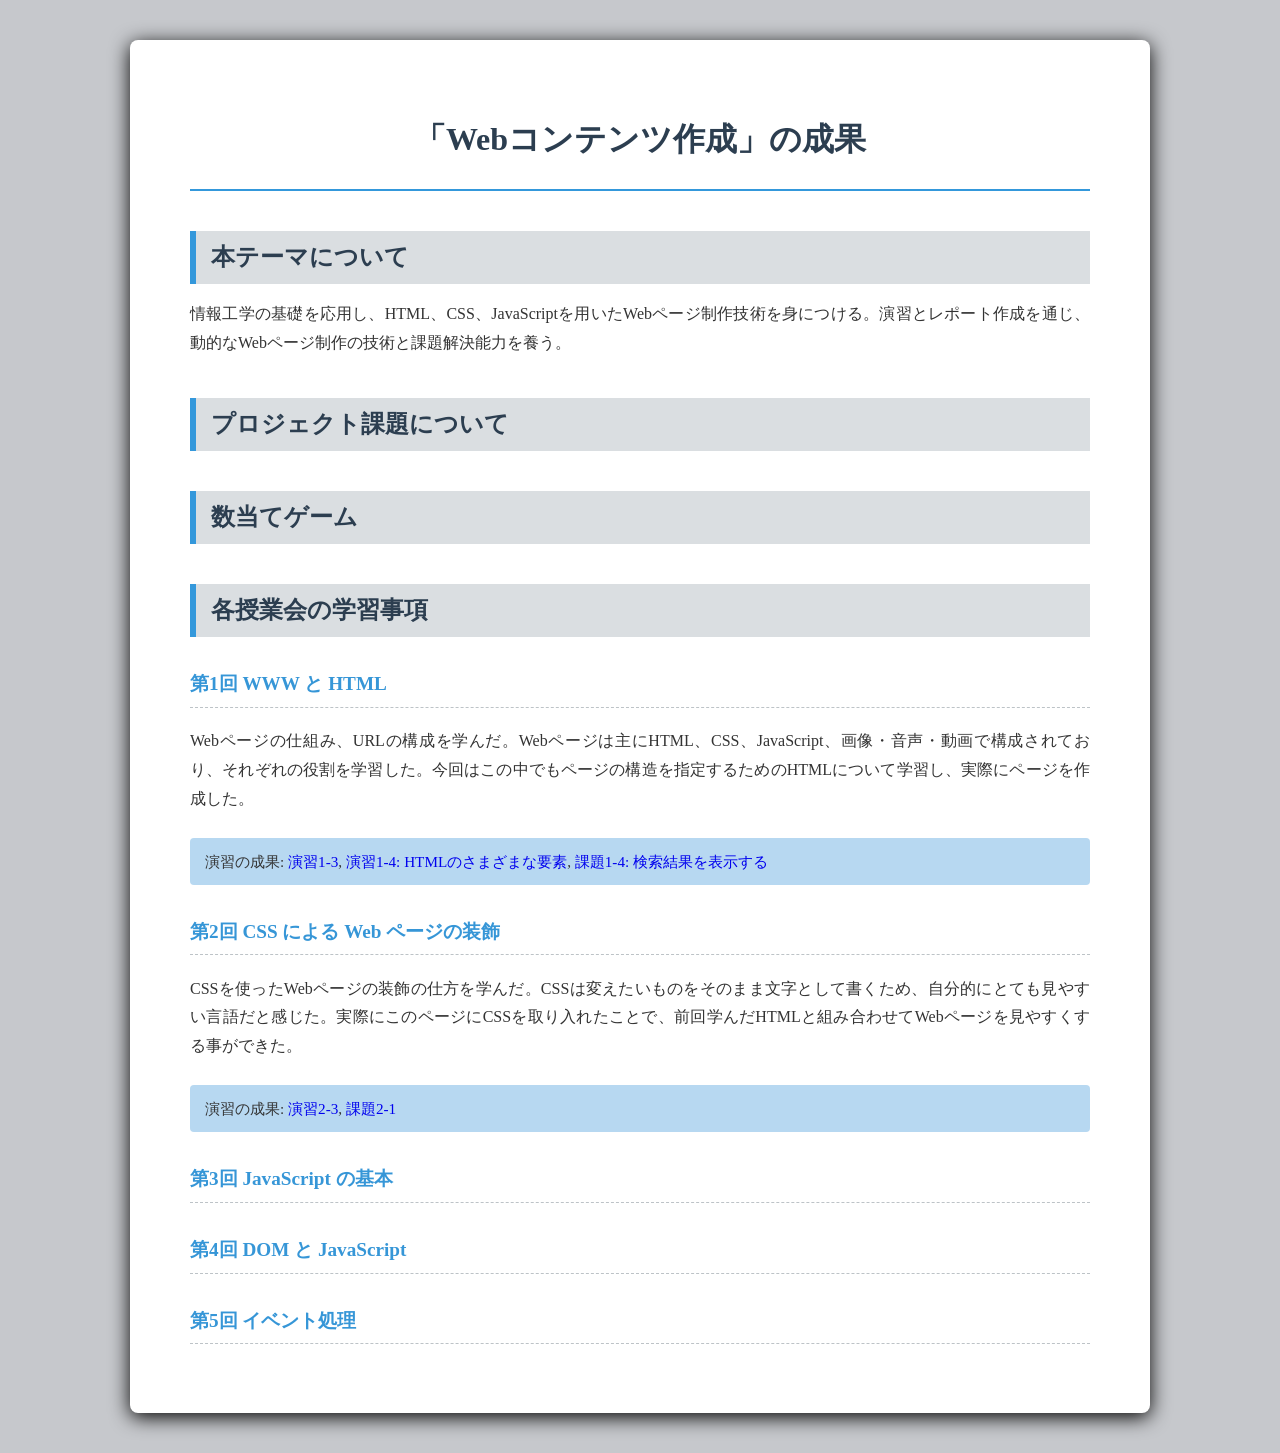
==== index.html @ 5266d117 "a" ====
<!DOCTYPE html>
<html>
  <head>
    <meta charset="utf-8">
    <title>My test page</title>
    <link rel="stylesheet" href="practice-html/style.css">
  </head>
  <body>
    <div class="contents">
     <h1>「Webコンテンツ作成」の成果</h1>
      <h2>本テーマについて</h2>
        <p>情報工学の基礎を応用し、HTML、CSS、JavaScriptを用いたWebページ制作技術を身につける。演習とレポート作成を通じ、動的なWebページ制作の技術と課題解決能力を養う。</p>
      <h2>プロジェクト課題について</h2>
        <p></p>
      <h2>数当てゲーム</h2>
        <p></p>
      <h2>各授業会の学習事項</h2>
        <h3>第1回 WWW と HTML</h3>
          <p>Webページの仕組み、URLの構成を学んだ。Webページは主にHTML、CSS、JavaScript、画像・音声・動画で構成されており、それぞれの役割を学習した。今回はこの中でもページの構造を指定するためのHTMLについて学習し、実際にページを作成した。</p>
          <p>演習の成果: <a href="practice-html/structure.html">演習1-3</a>, <a href="practice-html/elements.html">演習1-4: HTMLのさまざまな要素</a>, <a href="project.html">課題1-4: 検索結果を表示する</a></p>
        <h3>第2回 CSS による Web ページの装飾</h3>
          <p>CSSを使ったWebページの装飾の仕方を学んだ。CSSは変えたいものをそのまま文字として書くため、自分的にとても見やすい言語だと感じた。実際にこのページにCSSを取り入れたことで、前回学んだHTMLと組み合わせてWebページを見やすくする事ができた。</p>
          <p>演習の成果: <a href="practice-css/browser-intro.html">演習2-3</a>, <a href="practice-html/style.css">課題2-1</a></p>
        <h3>第3回 JavaScript の基本</h3>
        <h3>第4回 DOM と JavaScript</h3>
        <h3>第5回 イベント処理</h3>
    </div>
  </body>
  
</html>
---- practice-html/style.css ----
body {
    line-height: 1.8;
    color: #333;
    background-color: #c6c8cc;
    margin: 0;
    padding: 40px 20px;
}

.contents {
    max-width: 900px;
    margin: 0 auto;
    background-color: #fff;
    padding: 50px 60px;
    border-radius: 8px;
    box-shadow: 0 4px 20px rgba(0, 0, 0, 1);
}


h1 {
    text-align: center;
    color: #2c3e50;
    font-size: 2rem;
    margin-bottom: 40px;
    padding-bottom: 20px;
    border-bottom: 2px solid #3498db;
}

h2 {
    color: #2c3e50;
    font-size: 1.5rem;
    margin-top: 40px;
    margin-bottom: 15px;
    padding-left: 15px;
    border-left: 6px solid #3498db;
    background-color: #dadee1;
    padding-top: 5px;
    padding-bottom: 5px;
}

h3 {
    color: #3696d7;
    font-size: 1.2rem;
    margin-top: 30px;
    border-bottom: 1px dashed #bdc3c7;
    padding-bottom: 5px;
}

p {
    margin-bottom: 1.5rem;
    text-align: justify;
}

a {
    text-decoration: none;
    transition: color 0.3s, border-bottom 0.3s;
    border-bottom: 1px solid transparent;
}

a:hover {
    color: #255c25;
    border-bottom: 1px solid #255c25;
}

p:has(a) {
    background: #b7d8f1;
    padding: 10px 15px;
    border-radius: 4px;
    font-size: 0.95rem;
}
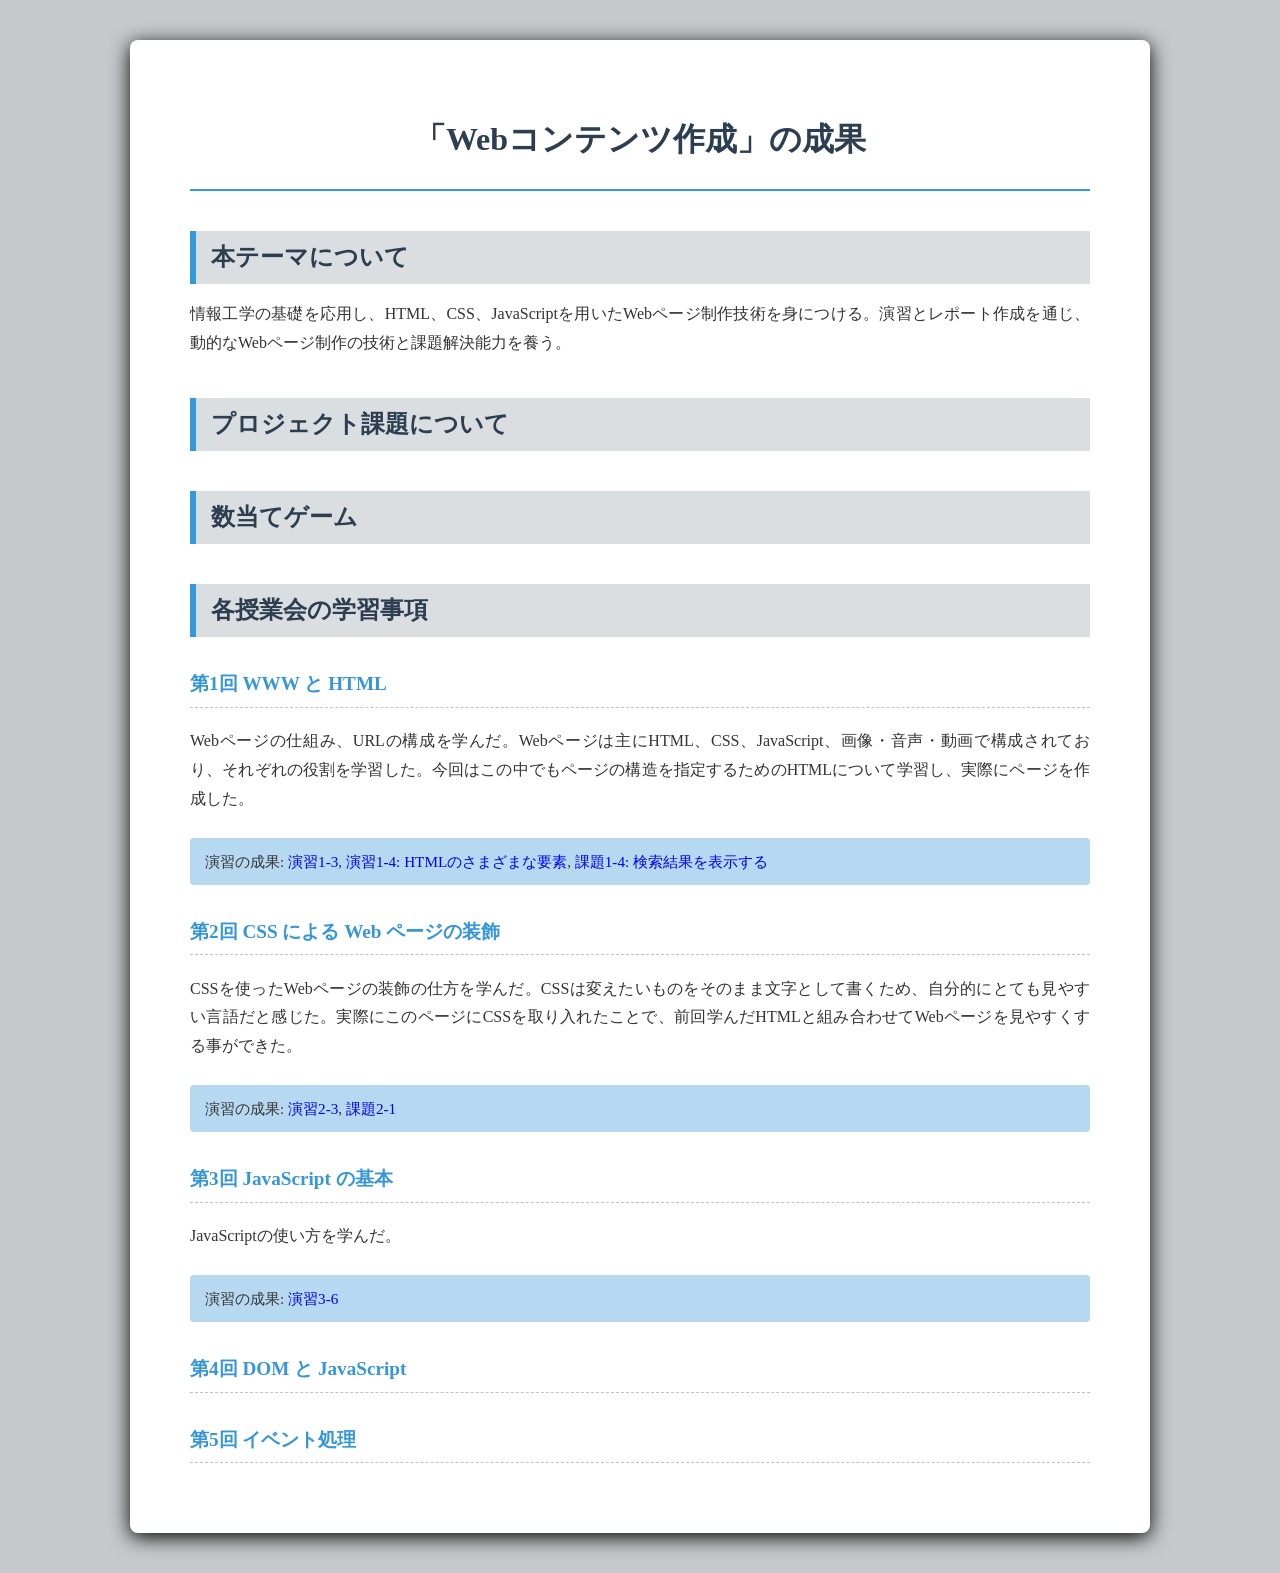
==== commit eb981942: "a" ====
--- a/index.html
+++ b/index.html
@@ -22,6 +22,8 @@
           <p>CSSを使ったWebページの装飾の仕方を学んだ。CSSは変えたいものをそのまま文字として書くため、自分的にとても見やすい言語だと感じた。実際にこのページにCSSを取り入れたことで、前回学んだHTMLと組み合わせてWebページを見やすくする事ができた。</p>
           <p>演習の成果: <a href="practice-css/browser-intro.html">演習2-3</a>, <a href="practice-html/style.css">課題2-1</a></p>
         <h3>第3回 JavaScript の基本</h3>
+          <p>JavaScriptの使い方を学んだ。</p>
+          <p>演習の成果: <a href="practice-js/obj-practice.html">演習3-6</a></p>
         <h3>第4回 DOM と JavaScript</h3>
         <h3>第5回 イベント処理</h3>
     </div>
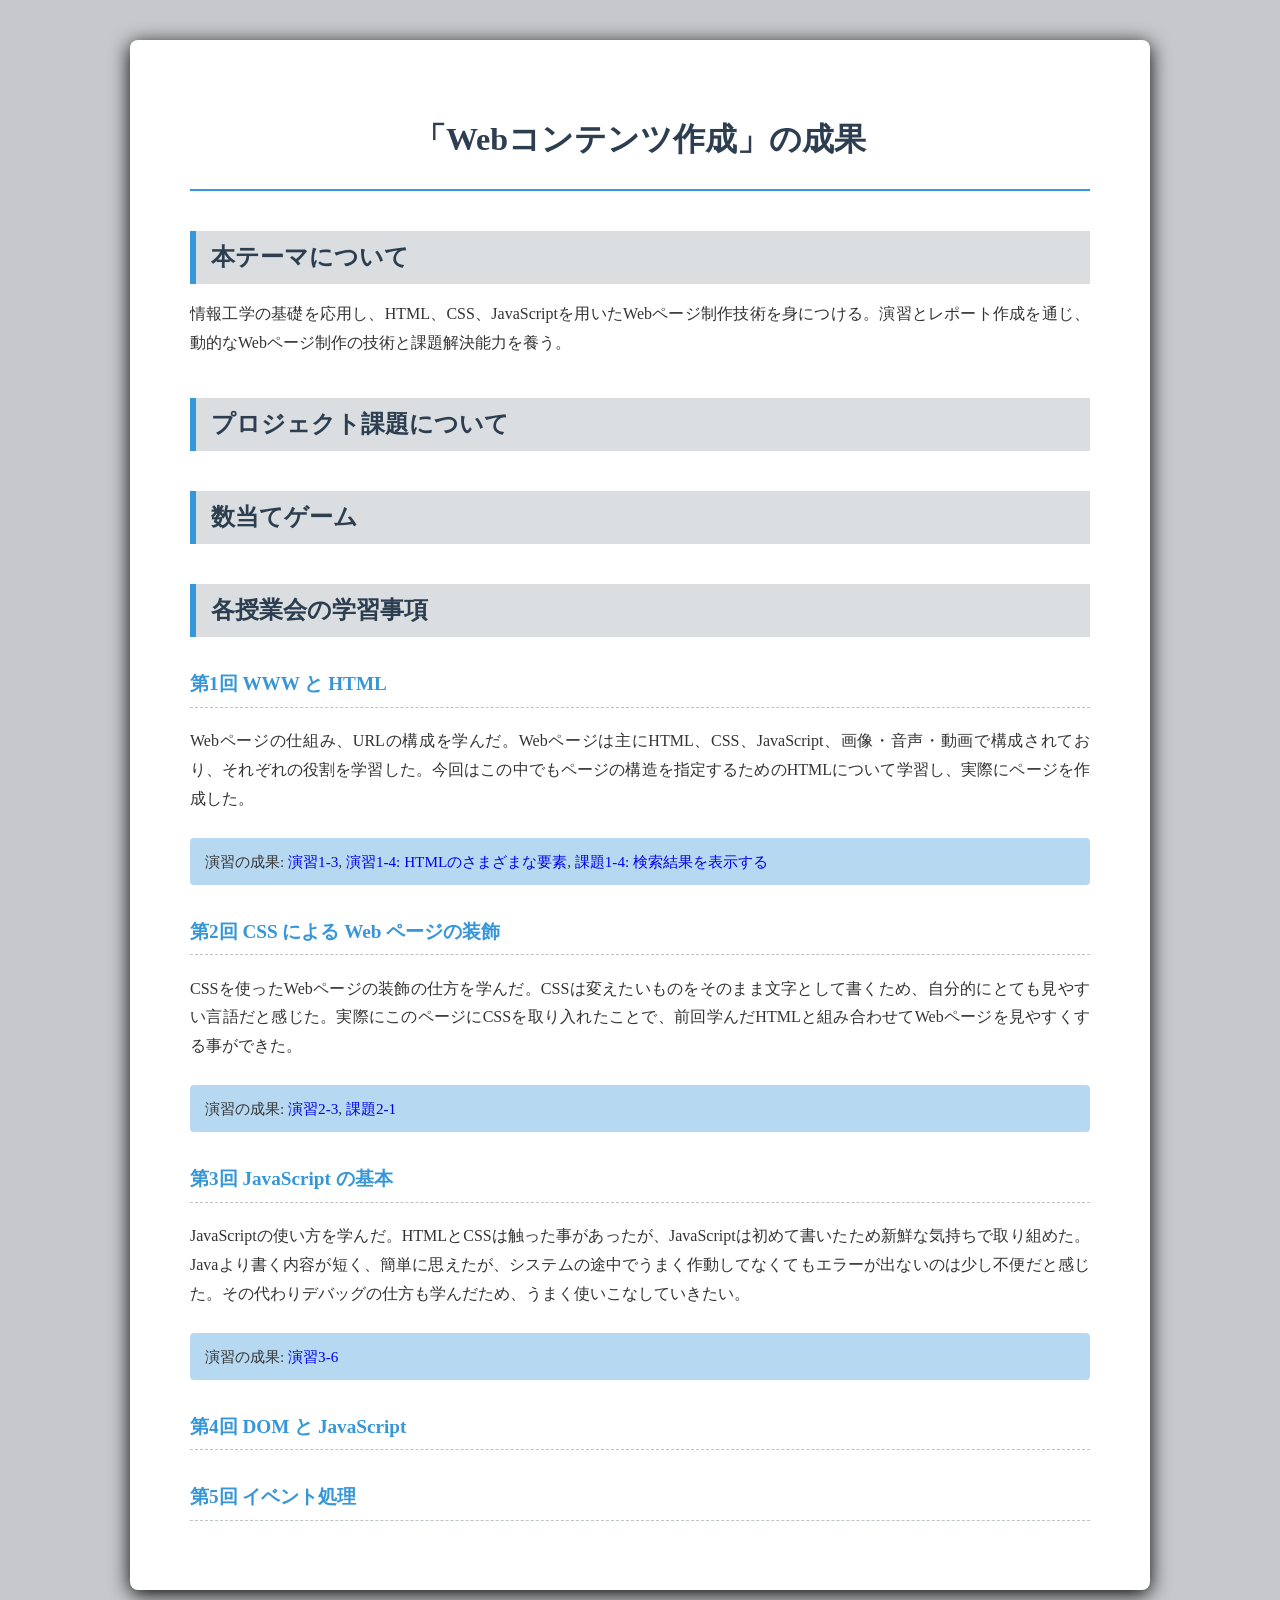
==== commit ab34f218: "a" ====
--- a/index.html
+++ b/index.html
@@ -22,7 +22,7 @@
           <p>CSSを使ったWebページの装飾の仕方を学んだ。CSSは変えたいものをそのまま文字として書くため、自分的にとても見やすい言語だと感じた。実際にこのページにCSSを取り入れたことで、前回学んだHTMLと組み合わせてWebページを見やすくする事ができた。</p>
           <p>演習の成果: <a href="practice-css/browser-intro.html">演習2-3</a>, <a href="practice-html/style.css">課題2-1</a></p>
         <h3>第3回 JavaScript の基本</h3>
-          <p>JavaScriptの使い方を学んだ。</p>
+          <p>JavaScriptの使い方を学んだ。HTMLとCSSは触った事があったが、JavaScriptは初めて書いたため新鮮な気持ちで取り組めた。Javaより書く内容が短く、簡単に思えたが、システムの途中でうまく作動してなくてもエラーが出ないのは少し不便だと感じた。その代わりデバッグの仕方も学んだため、うまく使いこなしていきたい。</p>
           <p>演習の成果: <a href="practice-js/obj-practice.html">演習3-6</a></p>
         <h3>第4回 DOM と JavaScript</h3>
         <h3>第5回 イベント処理</h3>
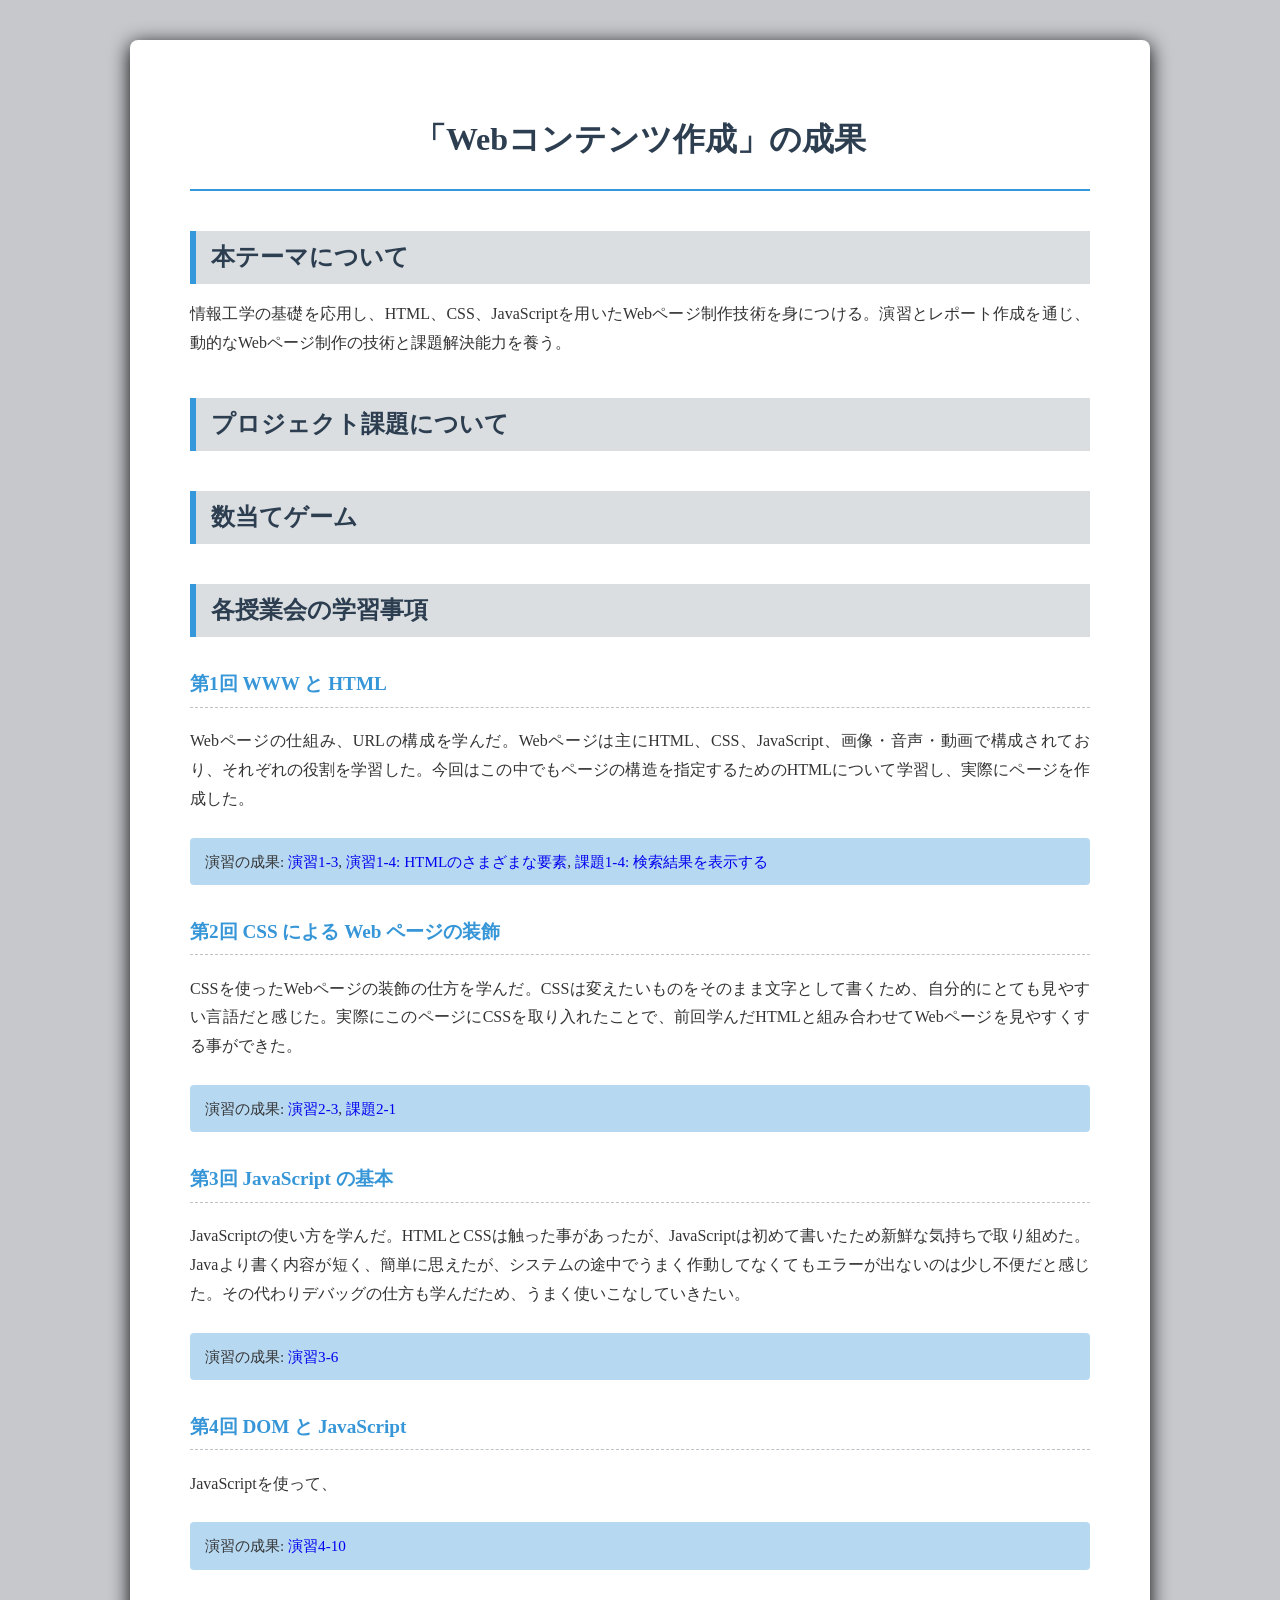
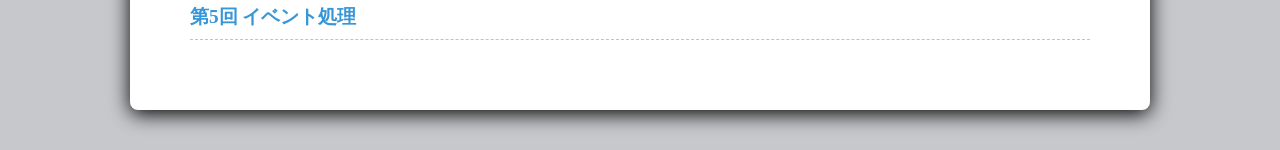
==== commit 958af6e2: "a" ====
--- a/index.html
+++ b/index.html
@@ -25,6 +25,8 @@
           <p>JavaScriptの使い方を学んだ。HTMLとCSSは触った事があったが、JavaScriptは初めて書いたため新鮮な気持ちで取り組めた。Javaより書く内容が短く、簡単に思えたが、システムの途中でうまく作動してなくてもエラーが出ないのは少し不便だと感じた。その代わりデバッグの仕方も学んだため、うまく使いこなしていきたい。</p>
           <p>演習の成果: <a href="practice-js/obj-practice.html">演習3-6</a></p>
         <h3>第4回 DOM と JavaScript</h3>
+          <p>JavaScriptを使って、</p>
+          <p>演習の成果: <a href="practice-eventdom/tashizan.html" >演習4-10</a> </p>
         <h3>第5回 イベント処理</h3>
     </div>
   </body>
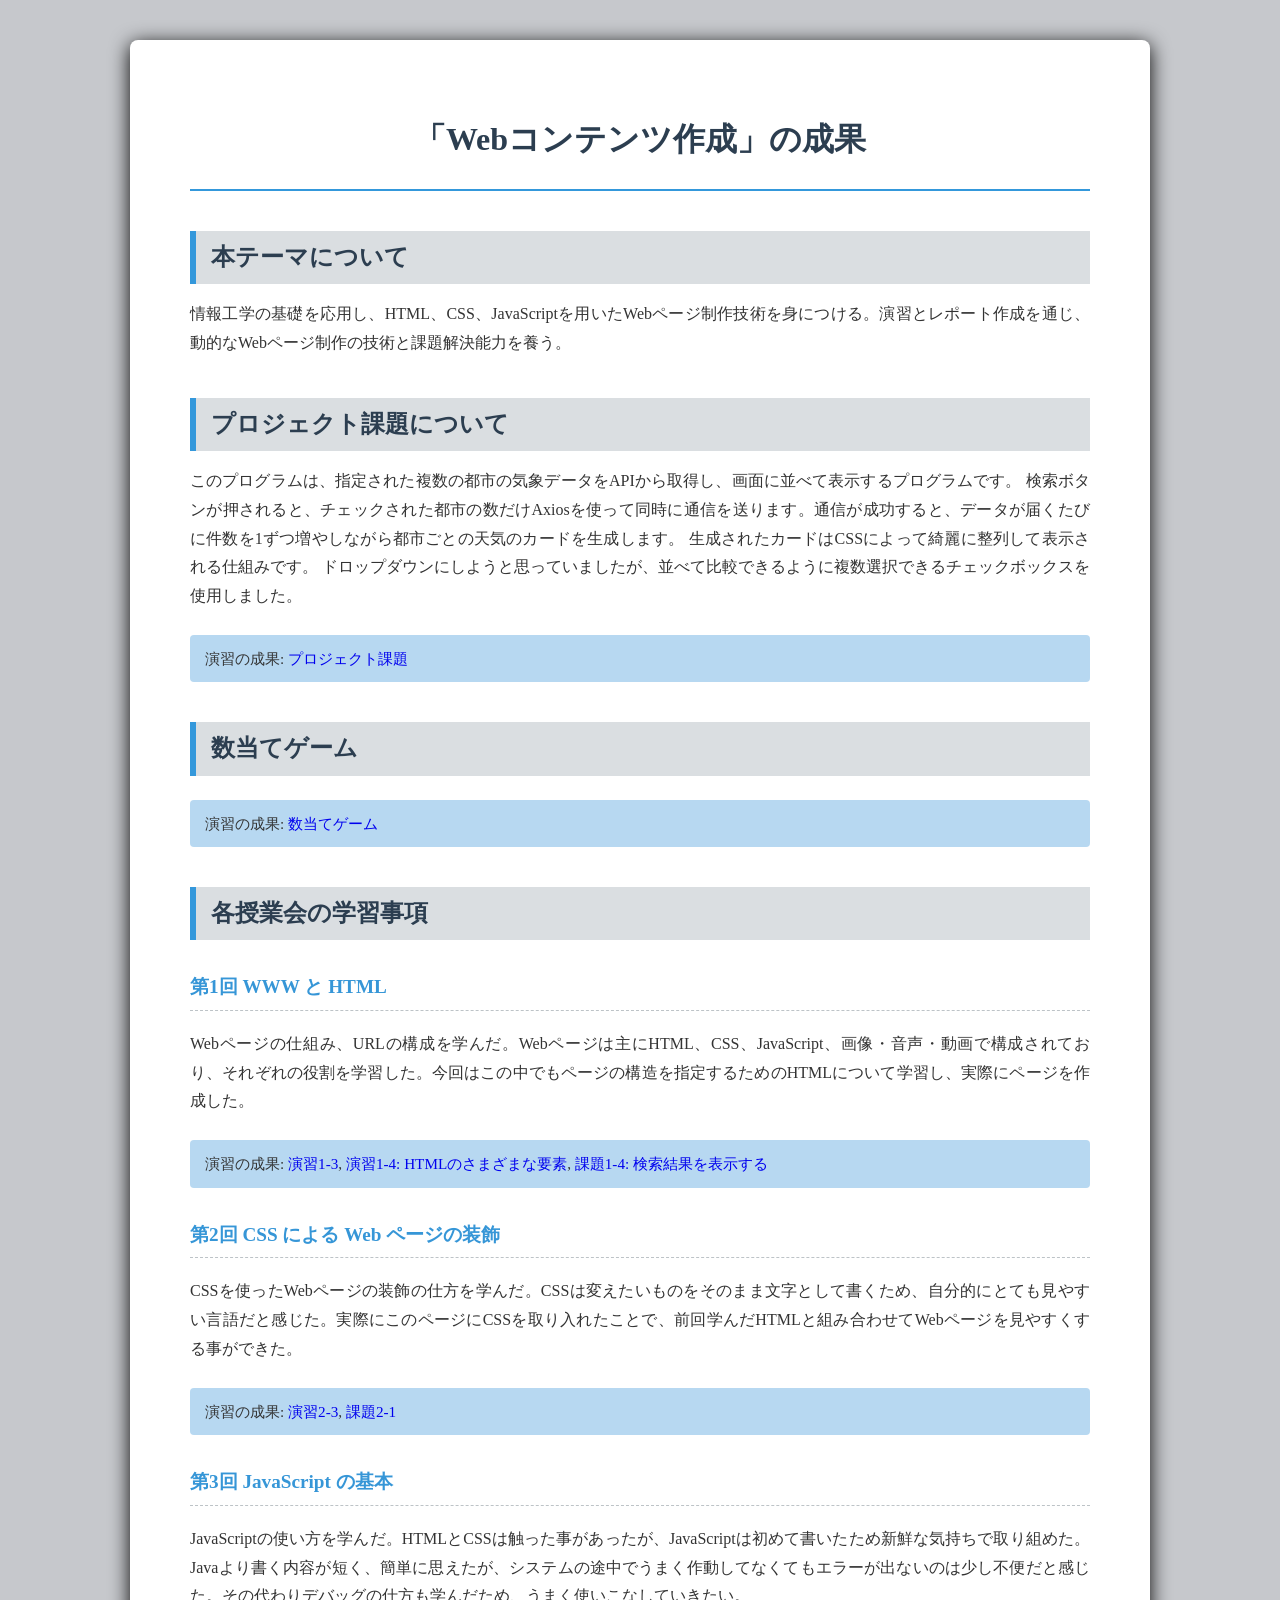
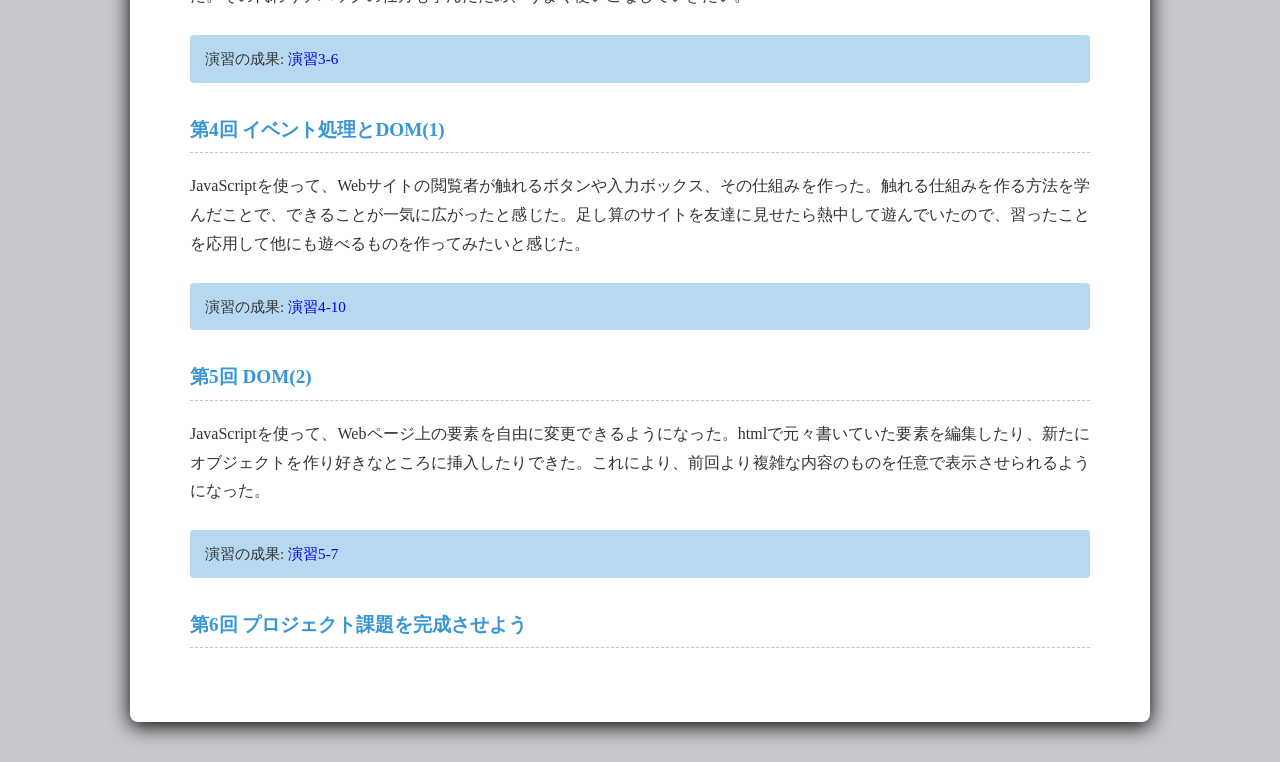
==== commit db3f14ce: "a" ====
--- a/index.html
+++ b/index.html
@@ -11,9 +11,16 @@
       <h2>本テーマについて</h2>
         <p>情報工学の基礎を応用し、HTML、CSS、JavaScriptを用いたWebページ制作技術を身につける。演習とレポート作成を通じ、動的なWebページ制作の技術と課題解決能力を養う。</p>
       <h2>プロジェクト課題について</h2>
-        <p></p>
+        <p>
+          このプログラムは、指定された複数の都市の気象データをAPIから取得し、画面に並べて表示するプログラムです。
+          検索ボタンが押されると、チェックされた都市の数だけAxiosを使って同時に通信を送ります。通信が成功すると、データが届くたびに件数を1ずつ増やしながら都市ごとの天気のカードを生成します。
+          生成されたカードはCSSによって綺麗に整列して表示される仕組みです。
+          ドロップダウンにしようと思っていましたが、並べて比較できるように複数選択できるチェックボックスを使用しました。
+        </p>
+        <p>演習の成果: <a href="project.html">プロジェクト課題</a></p>
       <h2>数当てゲーム</h2>
         <p></p>
+        <p>演習の成果: <a href="kazuate.html">数当てゲーム</a></p>
       <h2>各授業会の学習事項</h2>
         <h3>第1回 WWW と HTML</h3>
           <p>Webページの仕組み、URLの構成を学んだ。Webページは主にHTML、CSS、JavaScript、画像・音声・動画で構成されており、それぞれの役割を学習した。今回はこの中でもページの構造を指定するためのHTMLについて学習し、実際にページを作成した。</p>
@@ -24,10 +31,14 @@
         <h3>第3回 JavaScript の基本</h3>
           <p>JavaScriptの使い方を学んだ。HTMLとCSSは触った事があったが、JavaScriptは初めて書いたため新鮮な気持ちで取り組めた。Javaより書く内容が短く、簡単に思えたが、システムの途中でうまく作動してなくてもエラーが出ないのは少し不便だと感じた。その代わりデバッグの仕方も学んだため、うまく使いこなしていきたい。</p>
           <p>演習の成果: <a href="practice-js/obj-practice.html">演習3-6</a></p>
-        <h3>第4回 DOM と JavaScript</h3>
-          <p>JavaScriptを使って、</p>
-          <p>演習の成果: <a href="practice-eventdom/tashizan.html" >演習4-10</a> </p>
-        <h3>第5回 イベント処理</h3>
+        <h3>第4回 イベント処理とDOM(1)</h3>
+          <p>JavaScriptを使って、Webサイトの閲覧者が触れるボタンや入力ボックス、その仕組みを作った。触れる仕組みを作る方法を学んだことで、できることが一気に広がったと感じた。足し算のサイトを友達に見せたら熱中して遊んでいたので、習ったことを応用して他にも遊べるものを作ってみたいと感じた。</p>
+          <p>演習の成果: <a href="practice-eventdom/tashizan.html" >演習4-10</a></p>
+        <h3>第5回 DOM(2)</h3>
+          <p>JavaScriptを使って、Webページ上の要素を自由に変更できるようになった。htmlで元々書いていた要素を編集したり、新たにオブジェクトを作り好きなところに挿入したりできた。これにより、前回より複雑な内容のものを任意で表示させられるようになった。</p>
+          <p>演習の成果: <a href="practice-dom2/dom2-exercise.html">演習5-7</a></p>
+        <h3>第6回 プロジェクト課題を完成させよう</h3>
+          <p></p>
     </div>
   </body>
   
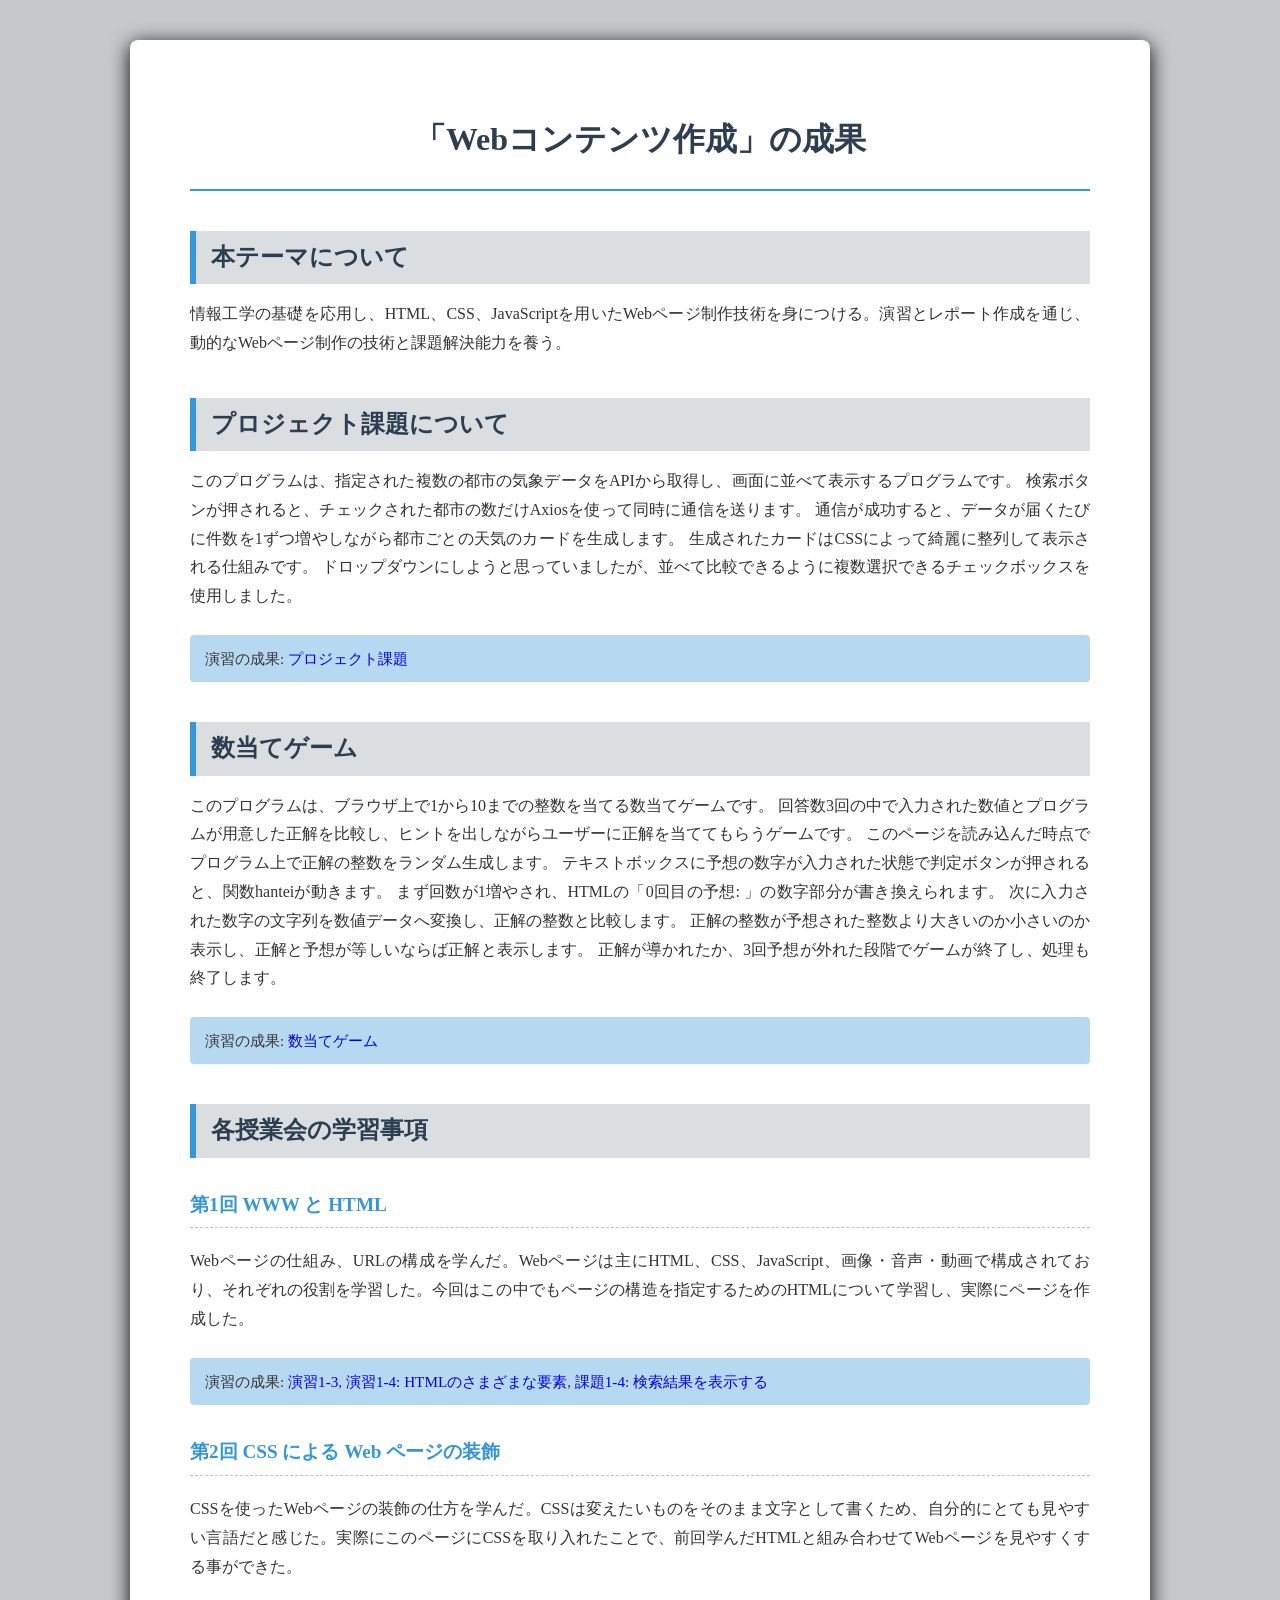
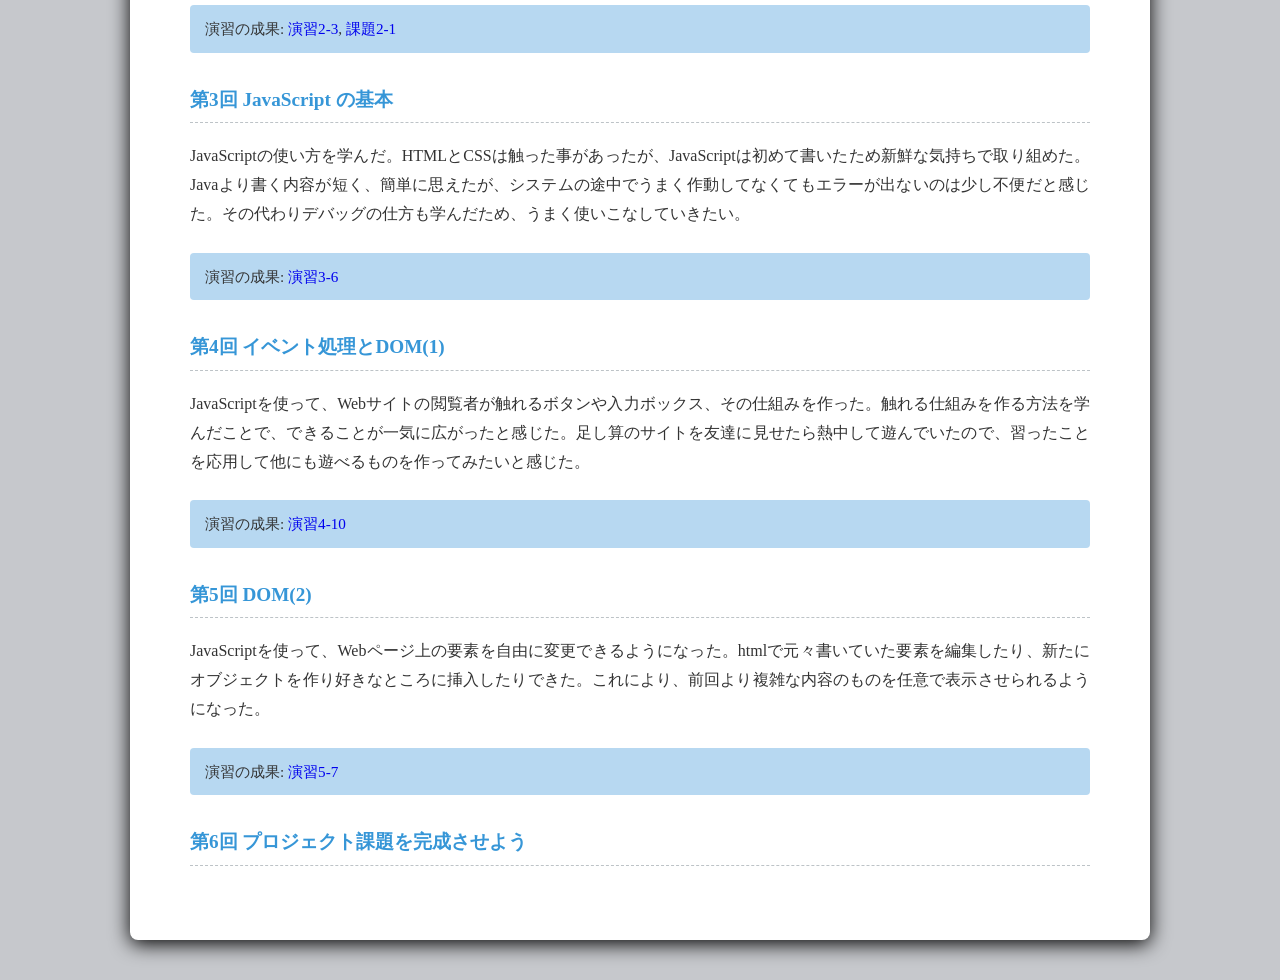
==== commit eb884141: "a" ====
--- a/index.html
+++ b/index.html
@@ -13,13 +13,23 @@
       <h2>プロジェクト課題について</h2>
         <p>
           このプログラムは、指定された複数の都市の気象データをAPIから取得し、画面に並べて表示するプログラムです。
-          検索ボタンが押されると、チェックされた都市の数だけAxiosを使って同時に通信を送ります。通信が成功すると、データが届くたびに件数を1ずつ増やしながら都市ごとの天気のカードを生成します。
+          検索ボタンが押されると、チェックされた都市の数だけAxiosを使って同時に通信を送ります。
+          通信が成功すると、データが届くたびに件数を1ずつ増やしながら都市ごとの天気のカードを生成します。
           生成されたカードはCSSによって綺麗に整列して表示される仕組みです。
           ドロップダウンにしようと思っていましたが、並べて比較できるように複数選択できるチェックボックスを使用しました。
         </p>
         <p>演習の成果: <a href="project.html">プロジェクト課題</a></p>
       <h2>数当てゲーム</h2>
-        <p></p>
+        <p>
+          このプログラムは、ブラウザ上で1から10までの整数を当てる数当てゲームです。
+          回答数3回の中で入力された数値とプログラムが用意した正解を比較し、ヒントを出しながらユーザーに正解を当ててもらうゲームです。
+          このページを読み込んだ時点でプログラム上で正解の整数をランダム生成します。
+          テキストボックスに予想の数字が入力された状態で判定ボタンが押されると、関数hanteiが動きます。
+          まず回数が1増やされ、HTMLの「0回目の予想: 」の数字部分が書き換えられます。
+          次に入力された数字の文字列を数値データへ変換し、正解の整数と比較します。
+          正解の整数が予想された整数より大きいのか小さいのか表示し、正解と予想が等しいならば正解と表示します。
+          正解が導かれたか、3回予想が外れた段階でゲームが終了し、処理も終了します。
+        </p>
         <p>演習の成果: <a href="kazuate.html">数当てゲーム</a></p>
       <h2>各授業会の学習事項</h2>
         <h3>第1回 WWW と HTML</h3>
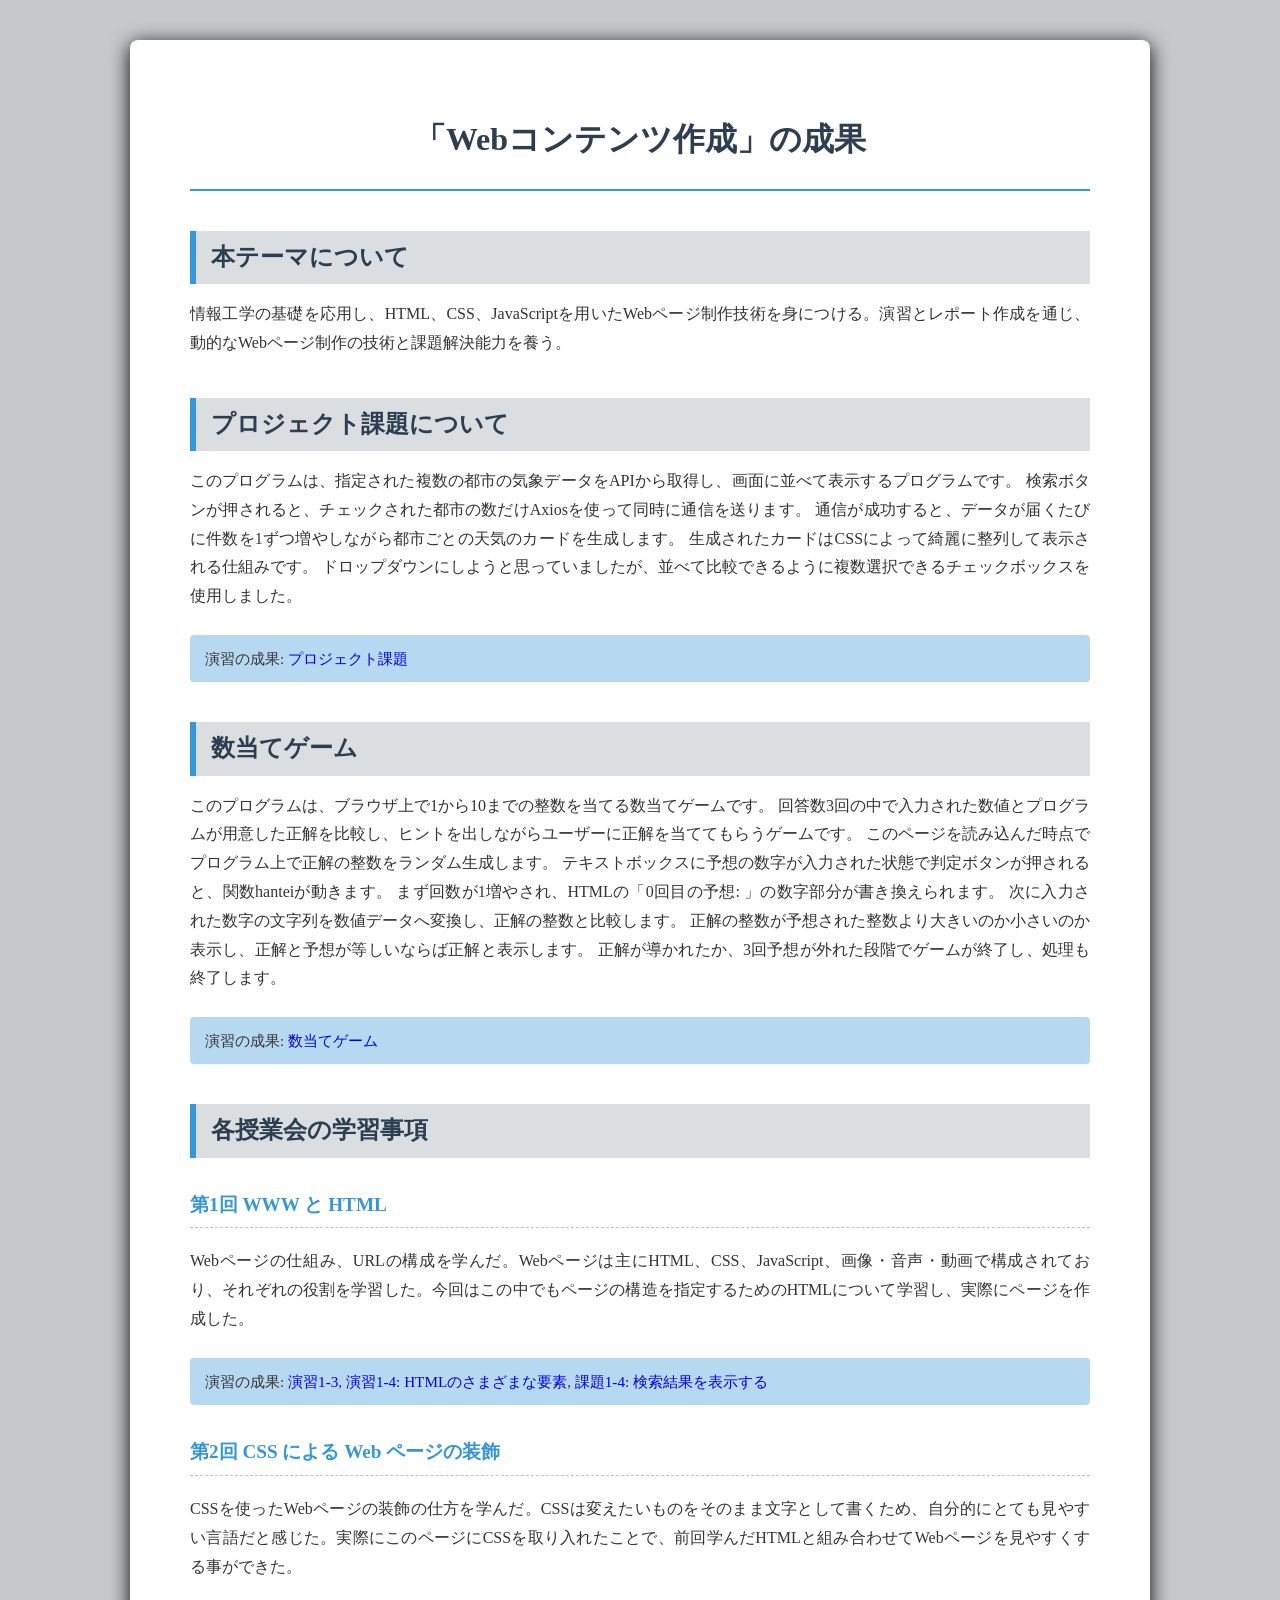
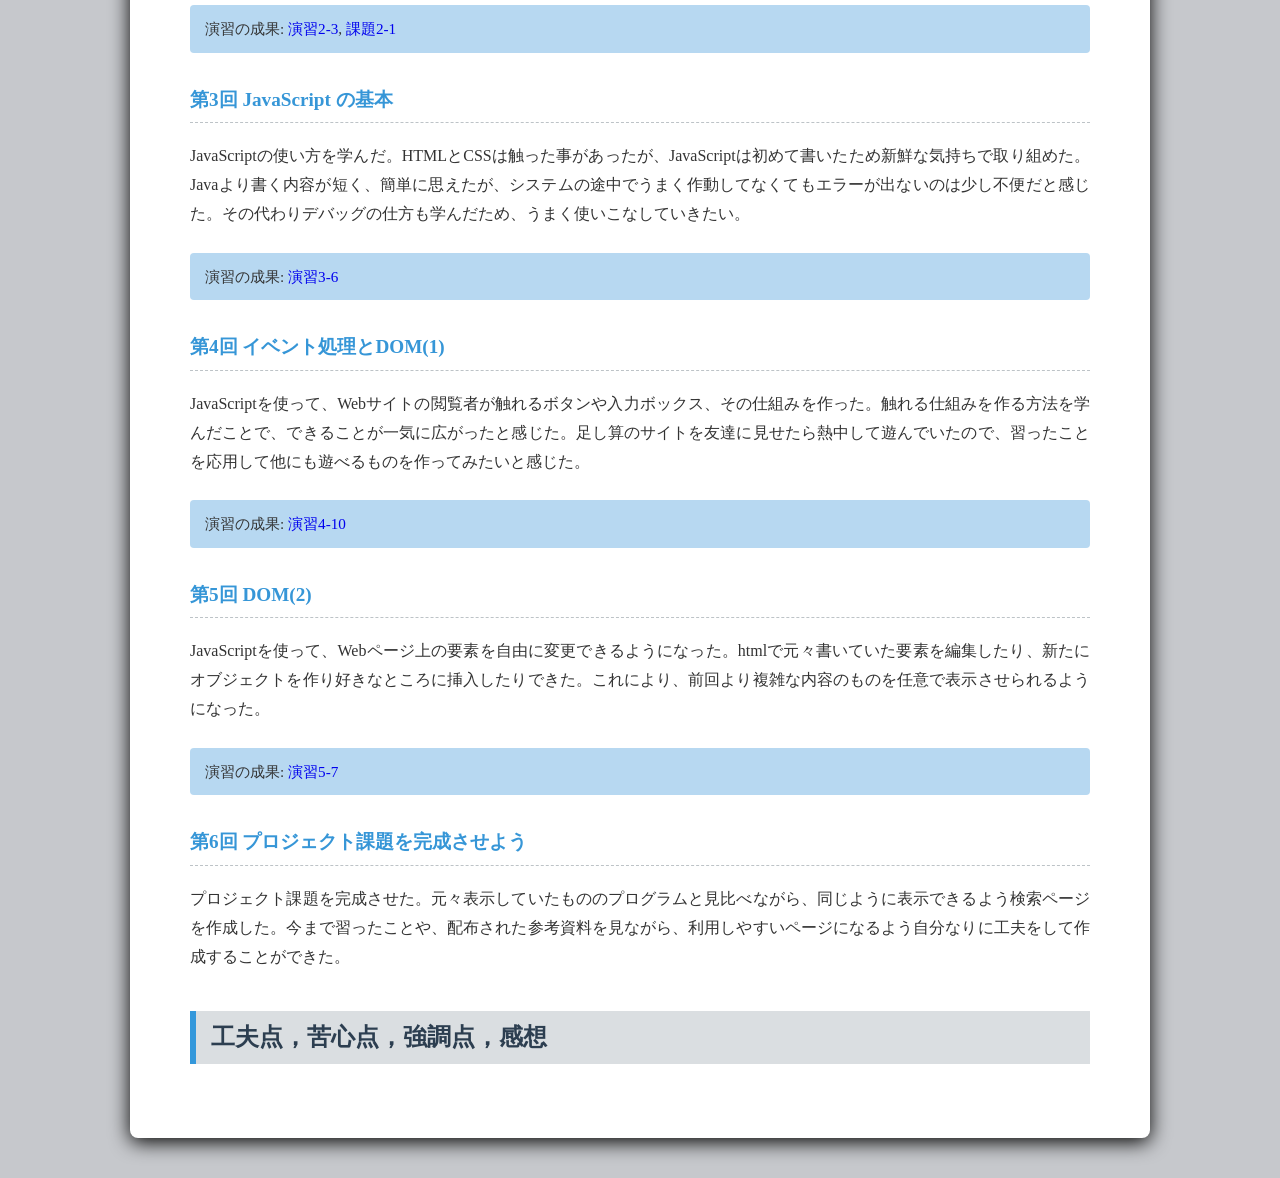
==== commit 0f9b9866: "a" ====
--- a/index.html
+++ b/index.html
@@ -48,7 +48,12 @@
           <p>JavaScriptを使って、Webページ上の要素を自由に変更できるようになった。htmlで元々書いていた要素を編集したり、新たにオブジェクトを作り好きなところに挿入したりできた。これにより、前回より複雑な内容のものを任意で表示させられるようになった。</p>
           <p>演習の成果: <a href="practice-dom2/dom2-exercise.html">演習5-7</a></p>
         <h3>第6回 プロジェクト課題を完成させよう</h3>
-          <p></p>
+          <p>プロジェクト課題を完成させた。元々表示していたもののプログラムと見比べながら、同じように表示できるよう検索ページを作成した。今まで習ったことや、配布された参考資料を見ながら、利用しやすいページになるよう自分なりに工夫をして作成することができた。</p>
+
+      <h2>工夫点，苦心点，強調点，感想</h2>
+      <p>
+        
+      </p>
     </div>
   </body>
   
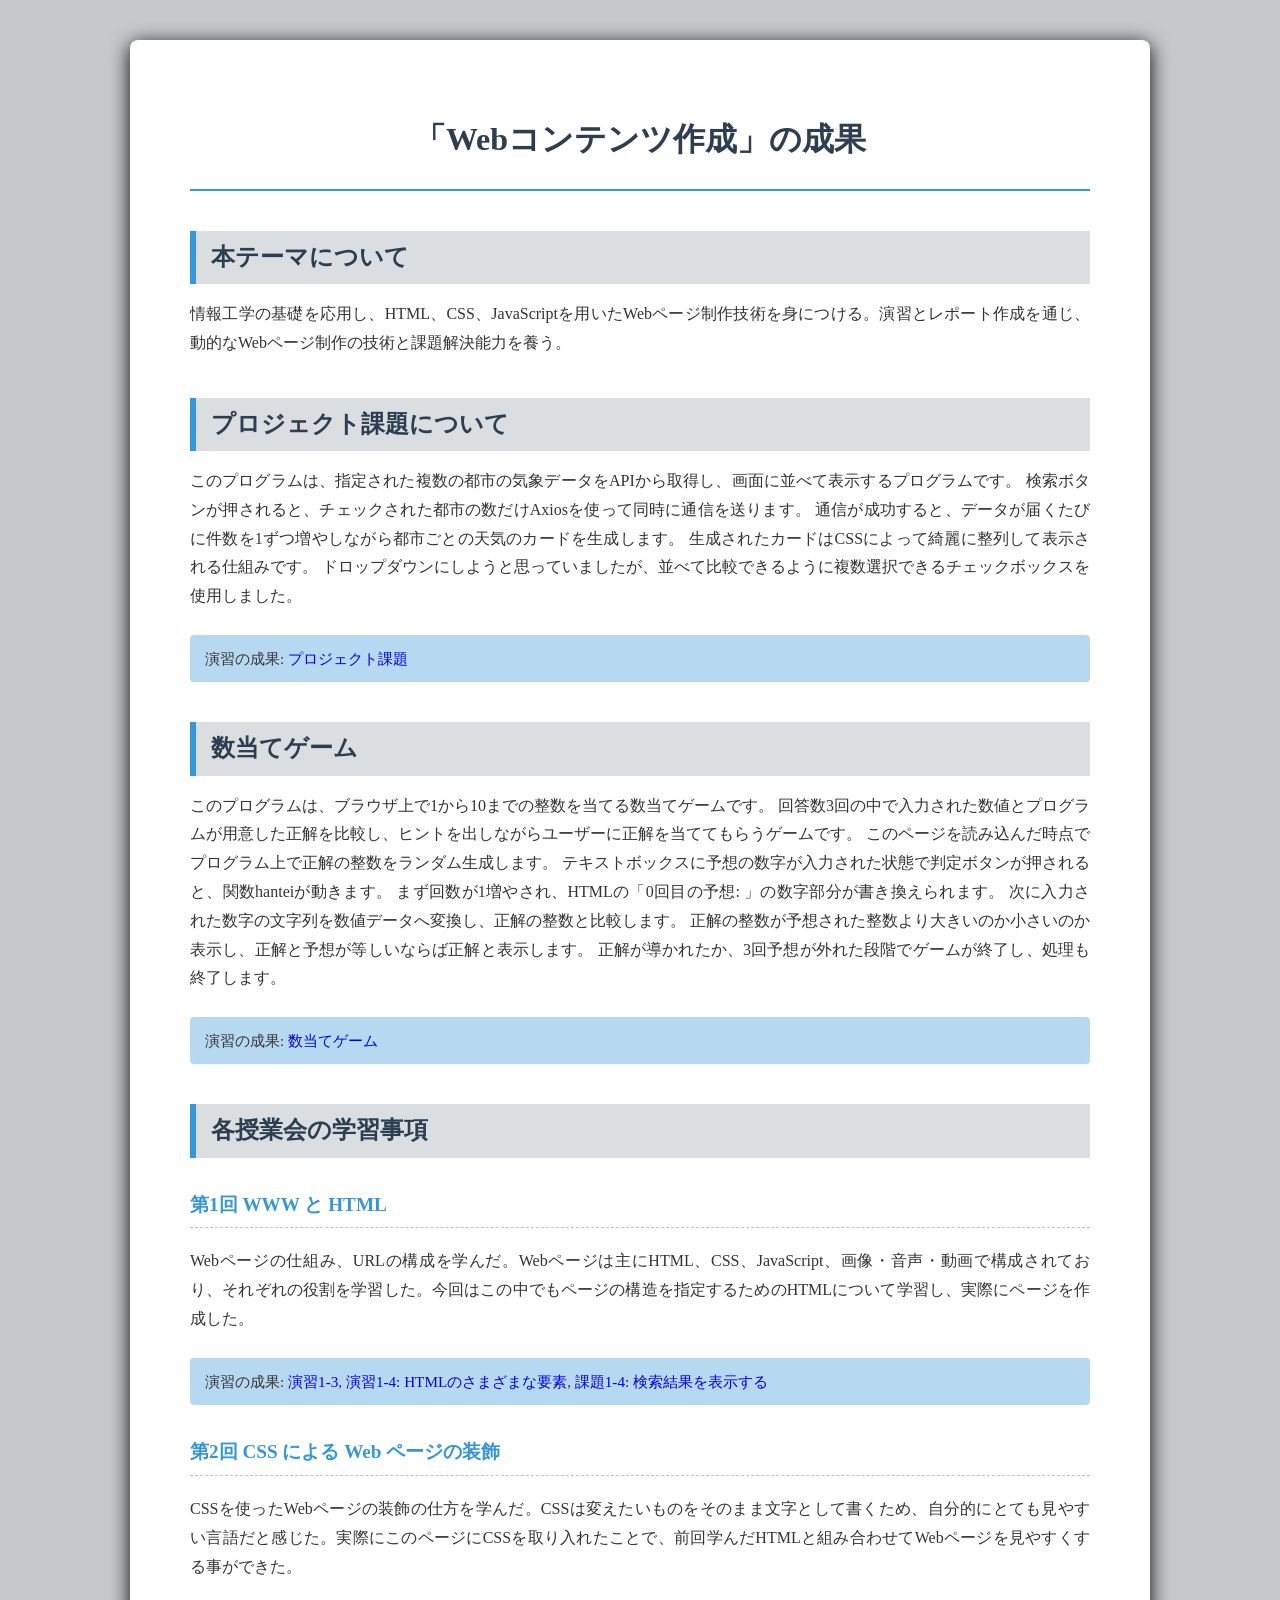
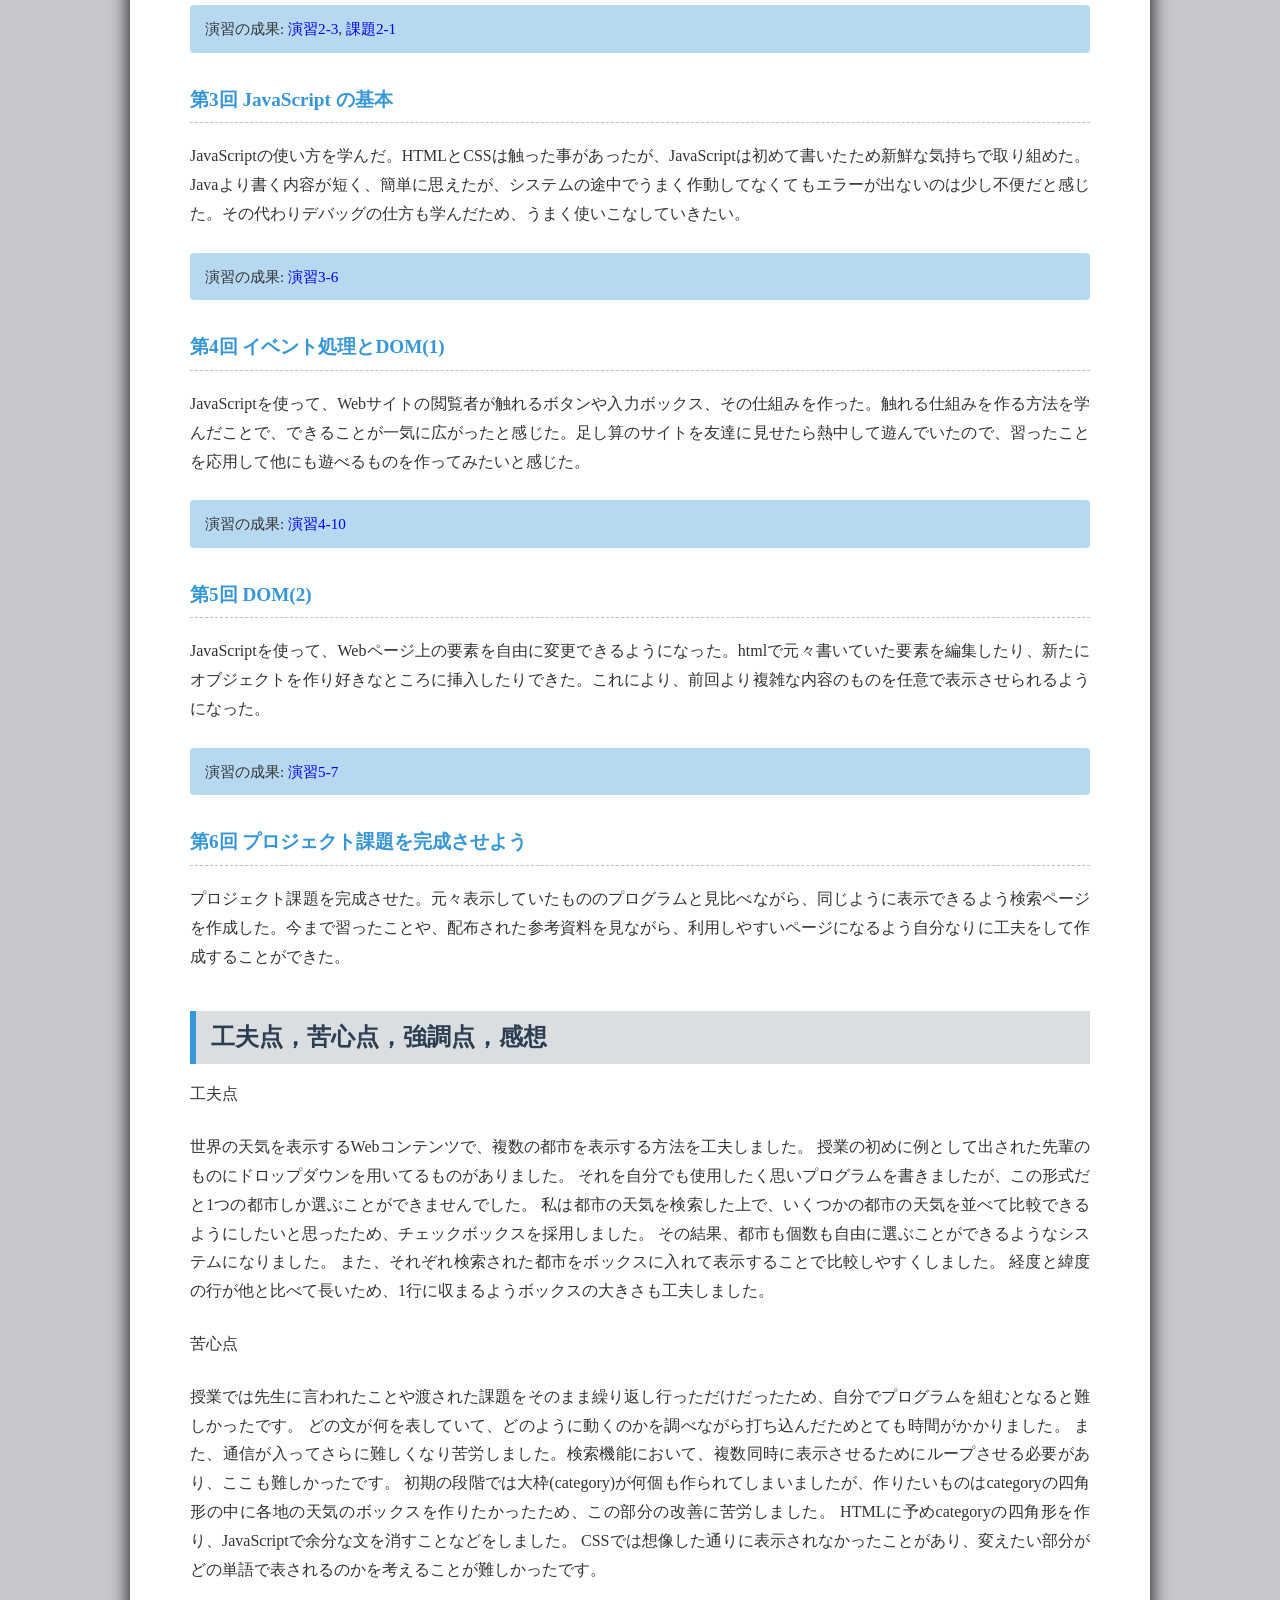
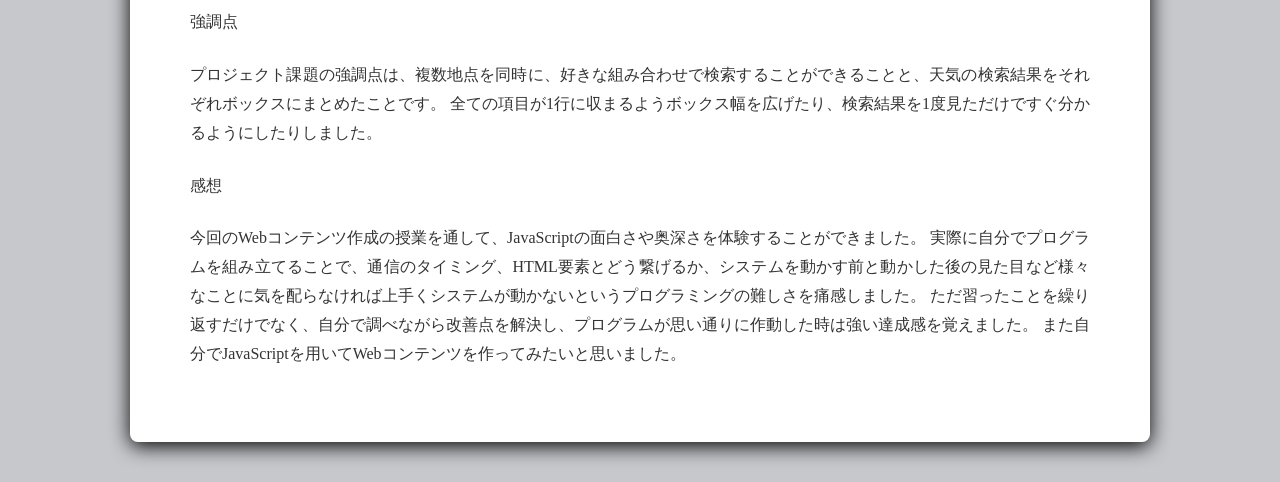
==== commit 4db303b6: "a" ====
--- a/index.html
+++ b/index.html
@@ -52,7 +52,43 @@
 
       <h2>工夫点，苦心点，強調点，感想</h2>
       <p>
-        
+        工夫点
+      </p>
+      <p>
+        世界の天気を表示するWebコンテンツで、複数の都市を表示する方法を工夫しました。
+        授業の初めに例として出された先輩のものにドロップダウンを用いてるものがありました。
+        それを自分でも使用したく思いプログラムを書きましたが、この形式だと1つの都市しか選ぶことができませんでした。
+        私は都市の天気を検索した上で、いくつかの都市の天気を並べて比較できるようにしたいと思ったため、チェックボックスを採用しました。
+        その結果、都市も個数も自由に選ぶことができるようなシステムになりました。
+        また、それぞれ検索された都市をボックスに入れて表示することで比較しやすくしました。
+        経度と緯度の行が他と比べて長いため、1行に収まるようボックスの大きさも工夫しました。
+      </p>
+      <p>
+        苦心点
+      </p>
+      <p>
+        授業では先生に言われたことや渡された課題をそのまま繰り返し行っただけだったため、自分でプログラムを組むとなると難しかったです。
+        どの文が何を表していて、どのように動くのかを調べながら打ち込んだためとても時間がかかりました。
+        また、通信が入ってさらに難しくなり苦労しました。検索機能において、複数同時に表示させるためにループさせる必要があり、ここも難しかったです。
+        初期の段階では大枠(category)が何個も作られてしまいましたが、作りたいものはcategoryの四角形の中に各地の天気のボックスを作りたかったため、この部分の改善に苦労しました。
+        HTMLに予めcategoryの四角形を作り、JavaScriptで余分な文を消すことなどをしました。
+        CSSでは想像した通りに表示されなかったことがあり、変えたい部分がどの単語で表されるのかを考えることが難しかったです。
+      </p>
+      <p>
+        強調点
+      </p>
+      <p>
+        プロジェクト課題の強調点は、複数地点を同時に、好きな組み合わせで検索することができることと、天気の検索結果をそれぞれボックスにまとめたことです。
+        全ての項目が1行に収まるようボックス幅を広げたり、検索結果を1度見ただけですぐ分かるようにしたりしました。
+      </p>
+      <p>
+        感想
+      </p>
+      <p>
+        今回のWebコンテンツ作成の授業を通して、JavaScriptの面白さや奥深さを体験することができました。
+        実際に自分でプログラムを組み立てることで、通信のタイミング、HTML要素とどう繋げるか、システムを動かす前と動かした後の見た目など様々なことに気を配らなければ上手くシステムが動かないというプログラミングの難しさを痛感しました。
+        ただ習ったことを繰り返すだけでなく、自分で調べながら改善点を解決し、プログラムが思い通りに作動した時は強い達成感を覚えました。
+        また自分でJavaScriptを用いてWebコンテンツを作ってみたいと思いました。
       </p>
     </div>
   </body>
